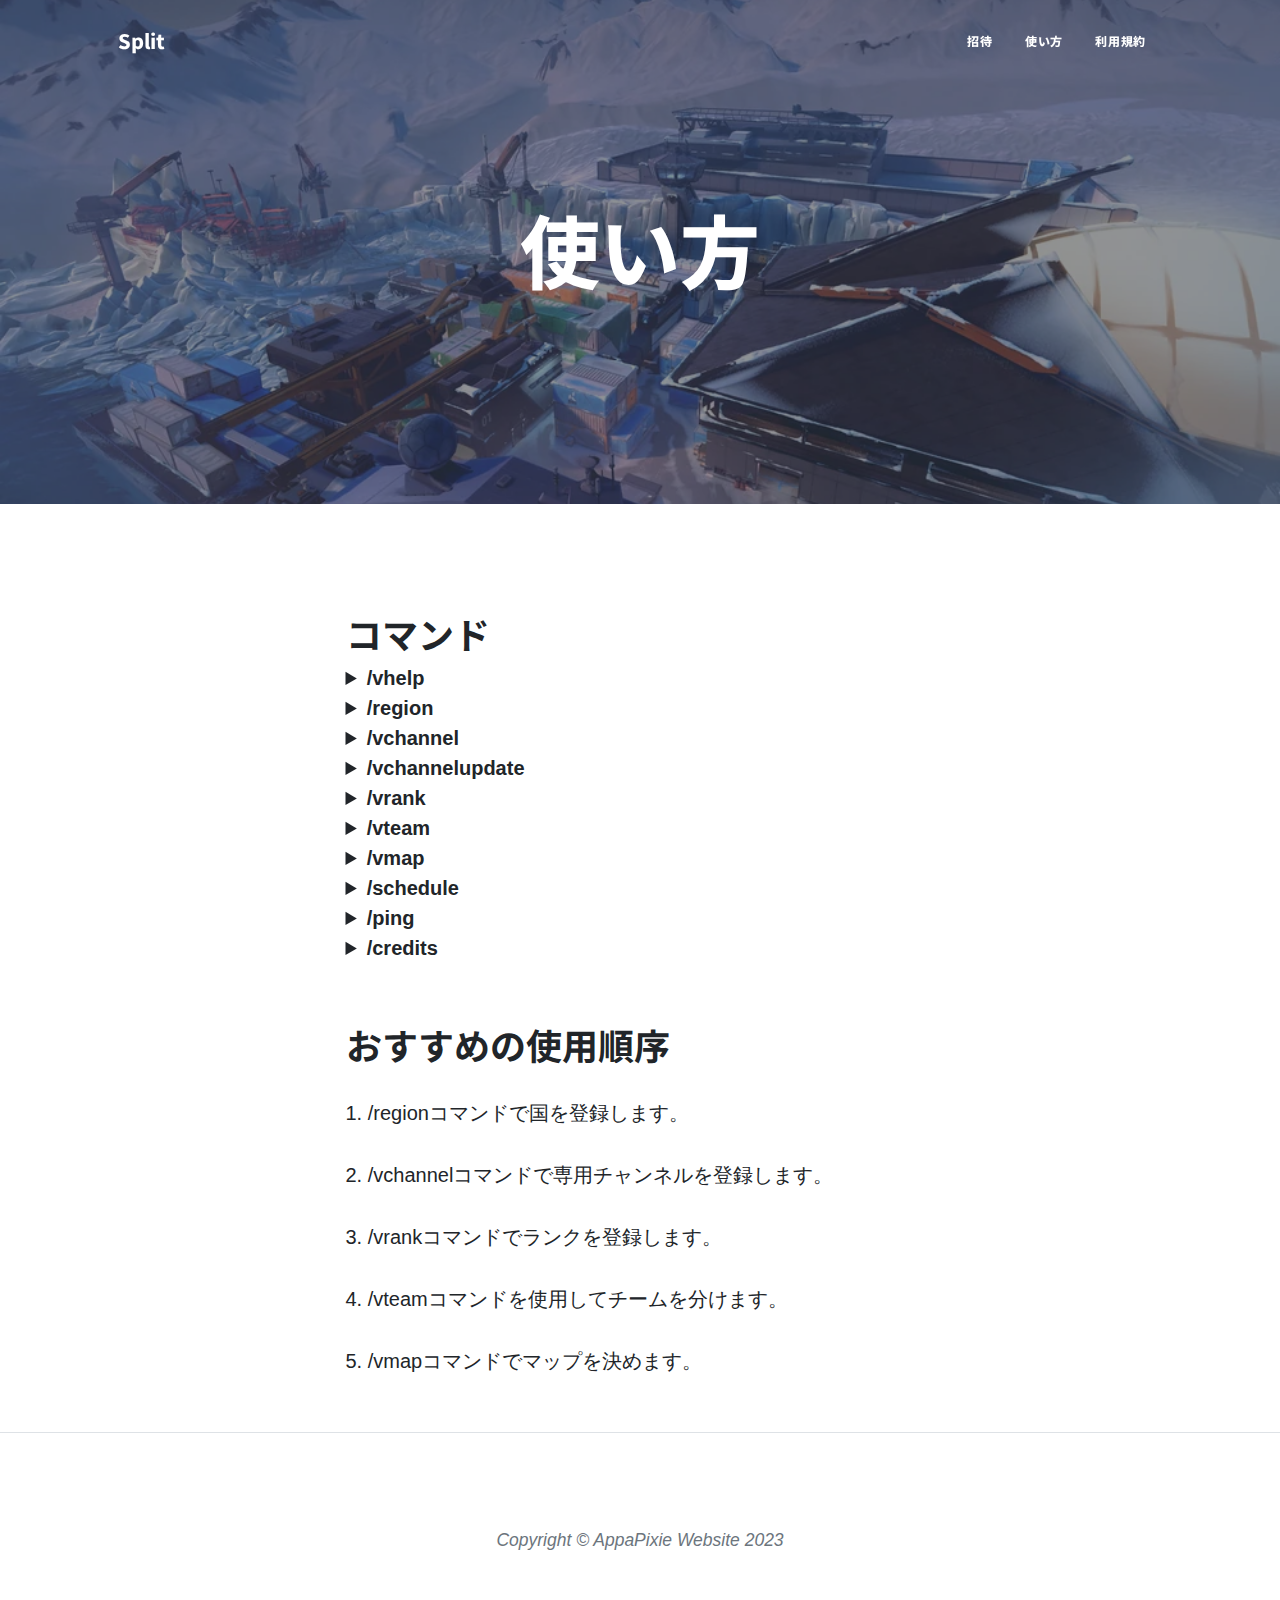
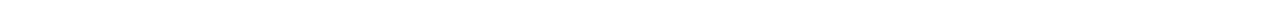
==== ja-jp/help/index.html @ 7d5811b8 "일본어 페이지 추가." ====
<!DOCTYPE html>
<html lang="en">
    <head>
        <meta charset="utf-8" />
        <meta name="viewport" content="width=device-width, initial-scale=1, shrink-to-fit=no" />
        <meta name="description" content="" />
        <meta name="author" content="" />
        <title> Split Bot </title>
        <!-- <link rel="icon" type="image/x-icon" href="assets/favicon.ico" /> -->
        <!-- Font Awesome icons (free version)-->
        <script src="https://ajax.googleapis.com/ajax/libs/jquery/3.3.1/jquery.min.js"></script>
        <script src="https://use.fontawesome.com/releases/v6.1.0/js/all.js" crossorigin="anonymous"></script>
        <!-- Google fonts-->
        <link rel="preconnect" href="https://fonts.googleapis.com">
        <link rel="preconnect" href="https://fonts.gstatic.com" crossorigin>
        <link href="https://fonts.googleapis.com/css2?family=Noto+Sans+JP:wght@400;700&display=swap" rel="stylesheet">

        
        <!-- Core theme CSS (includes Bootstrap)-->
        <link href="../../styles.css" rel="stylesheet" />
    </head>
    <body>
        <!-- Navigation-->
        <nav class="navbar navbar-expand-lg navbar-light" id="mainNav">
            <div class="container px-4 px-lg-5">
                <a class="navbar-brand" href="https://appapixie.github.io/"> Split </a>
                <button class="navbar-toggler" type="button" data-bs-toggle="collapse" data-bs-target="#navbarResponsive" aria-controls="navbarResponsive" aria-expanded="false" aria-label="Toggle navigation">
                    Menu
                    <i class="fas fa-bars"></i>
                </button>
                <div class="collapse navbar-collapse" id="navbarResponsive">
                    <ul class="navbar-nav ms-auto py-4 py-lg-0">
                        <li class="nav-item"><a class="nav-link px-lg-3 py-3 py-lg-4" href="../invite/"> 招待 </a></li>
                        <li class="nav-item"><a class="nav-link px-lg-3 py-3 py-lg-4" href="../help/"> 使い方 </a></li>
                        <li class="nav-item"><a class="nav-link px-lg-3 py-3 py-lg-4" href="../tos/"> 利用規約 </a></li>
                    </ul>
                </div>
            </div>
        </nav>
        <!-- Page Header-->
        <header class="masthead" style="background-image: url('../../img/icebox.jpg')">
            <div class="container position-relative px-4 px-lg-5">
                <div class="row gx-4 gx-lg-5 justify-content-center">
                    <div class="col-md-10 col-lg-8 col-xl-7">
                        <div class="page-heading">
                            <h1> 使い方 </h1>
                        </div>
                    </div>
                </div>
            </div>
        </header>
        <!-- Main Content-->
        <main class="mb-4">
            <div class="container px-4 px-lg-5">
                <div class="row gx-4 gx-lg-5 justify-content-center">
                    <div class="col-md-10 col-lg-8 col-xl-7">

                        <h2 class="section-heading"> コマンド </h2>

                        <details>
                            <summary> <b> /vhelp </b> </summary>
                        <img src=""/>
                        </details>

                        <details>
                            <summary> <b> /region </b> </summary>
                        <img src=""/>
                        </details>

                        <details>
                            <summary> <b> /vchannel </b> </summary>
                        <img src=""/>
                        </details>

                        <details>
                            <summary> <b> /vchannelupdate </b> </summary>
                        <img src=""/>
                        </details>

                        <details>
                            <summary> <b> /vrank </b> </summary>
                        <img src=""/>
                        </details>

                        <details>
                            <summary> <b> /vteam </b> </summary>
                        <img src=""/>
                        </details>

                        <details>
                            <summary> <b> /vmap </b> </summary>
                        <img src=""/>
                        </details>

                        <details>
                            <summary> <b> /schedule </b> </summary>
                        <img src=""/>
                        </details>

                        <details>
                            <summary> <b> /ping </b> </summary>
                        <img src=""/>
                        </details>

                        <details>
                            <summary> <b> /credits </b> </summary>
                        <img src=""/>
                        </details>

                        <h2 class="section-heading"> おすすめの使用順序 </h2>
                        <p> 1. /regionコマンドで国を登録します。 </p>
                        <p> 2. /vchannelコマンドで専用チャンネルを登録します。 </p>
                        <p> 3. /vrankコマンドでランクを登録します。 </p>
                        <p> 4. /vteamコマンドを使用してチームを分けます。 </p>
                        <p> 5. /vmapコマンドでマップを決めます。 </p>
                    </div>
                </div>
            </div>
        </main>


        <!-- Footer-->
        <footer class="border-top">
            <div class="container px-4 px-lg-5">
                <div class="row gx-4 gx-lg-5 justify-content-center">
                    <div class="col-md-10 col-lg-8 col-xl-7">
                        <ul class="list-inline text-center">
                            <li class="list-inline-item">
                                <a href="https://twitter.com/appapixie">
                                    <span class="fa-stack fa-lg">
                                        <i class="fas fa-circle fa-stack-2x"></i>
                                        <i class="fab fa-twitter fa-stack-1x fa-inverse"></i>
                                    </span>
                                </a>
                            </li>
                            <li class="list-inline-item">
                                <a href="https://github.com/appapixie">
                                    <span class="fa-stack fa-lg">
                                        <i class="fas fa-circle fa-stack-2x"></i>
                                        <i class="fab fa-github fa-stack-1x fa-inverse"></i>
                                    </span>
                                </a>
                            </li>
                        </ul>
                        <div class="small text-center text-muted fst-italic">Copyright &copy; AppaPixie Website 2023</div>
                    </div>
                </div>
            </div>
        </footer>
        <!-- Bootstrap core JS-->
        <script src="https://cdn.jsdelivr.net/npm/bootstrap@5.1.3/dist/js/bootstrap.bundle.min.js"></script>
        <!-- Core theme JS-->
        <script src="../../scripts.js"></script>
    </body>
</html>
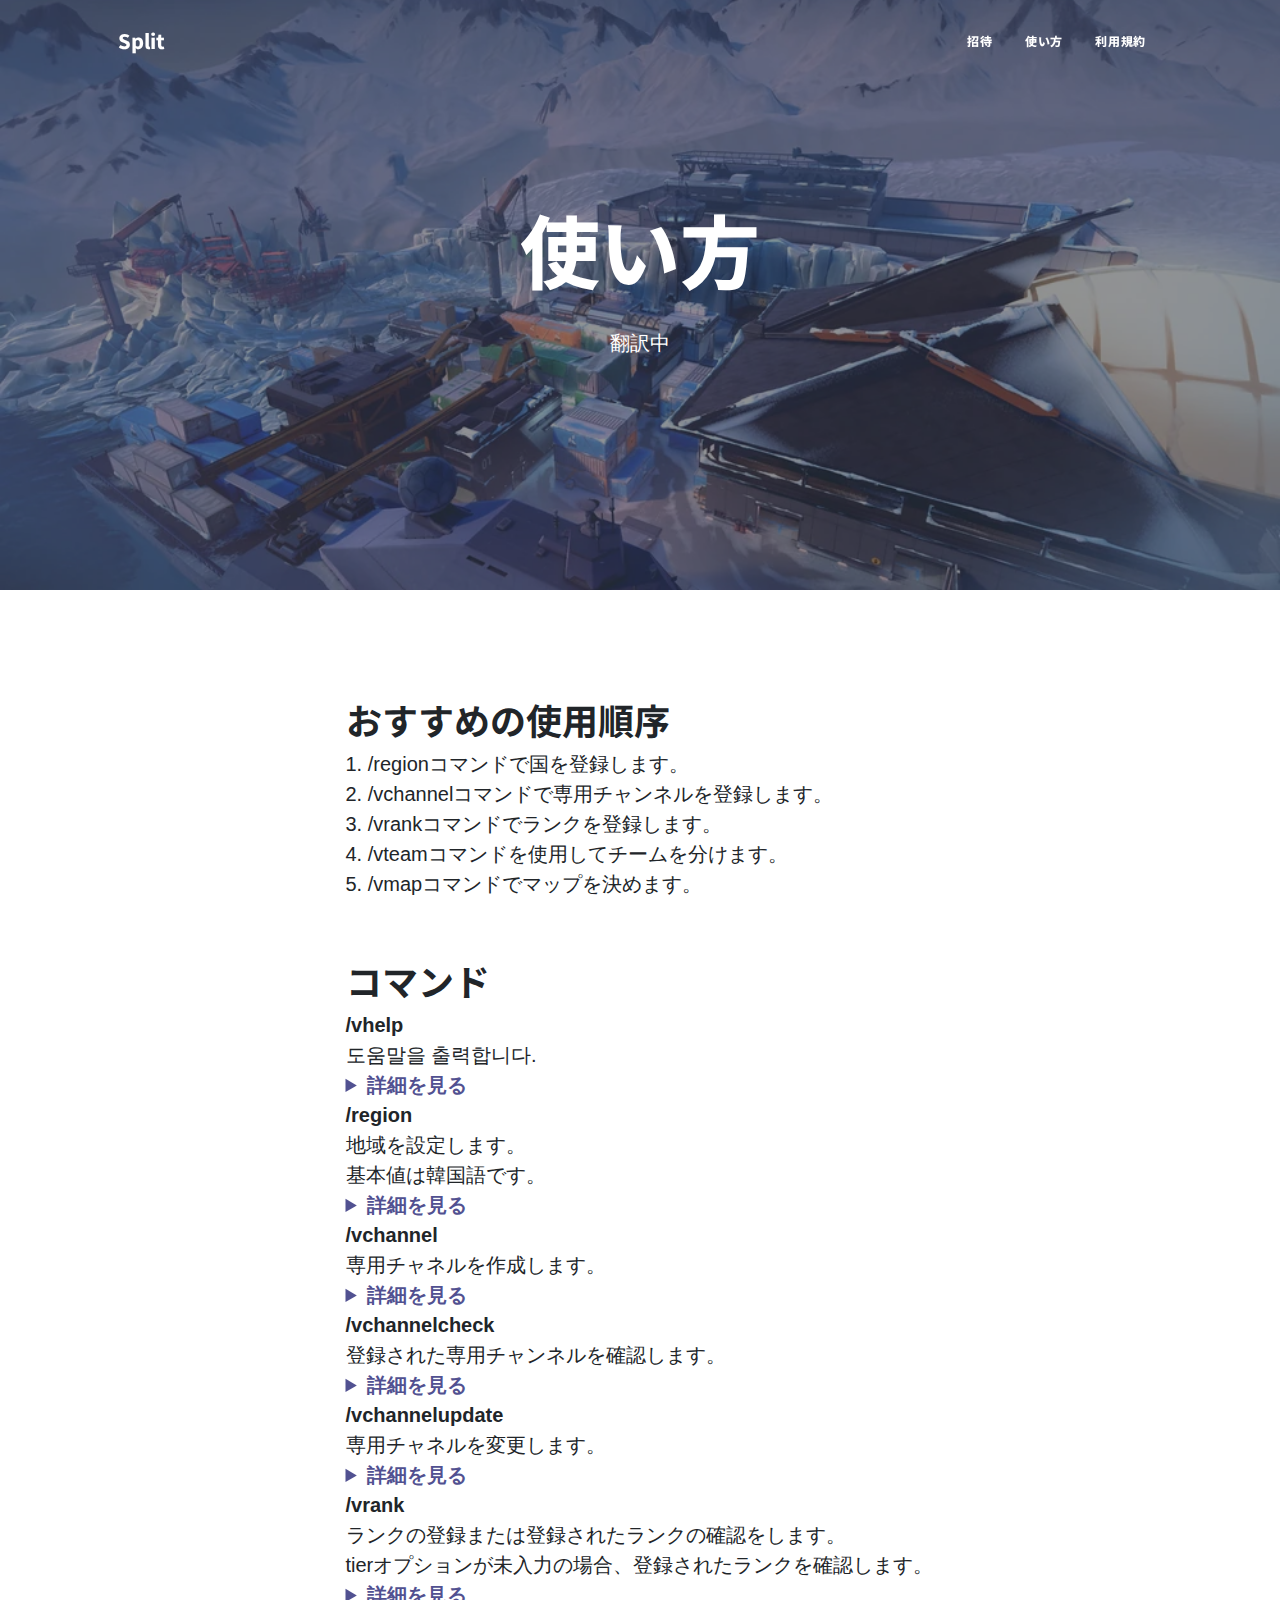
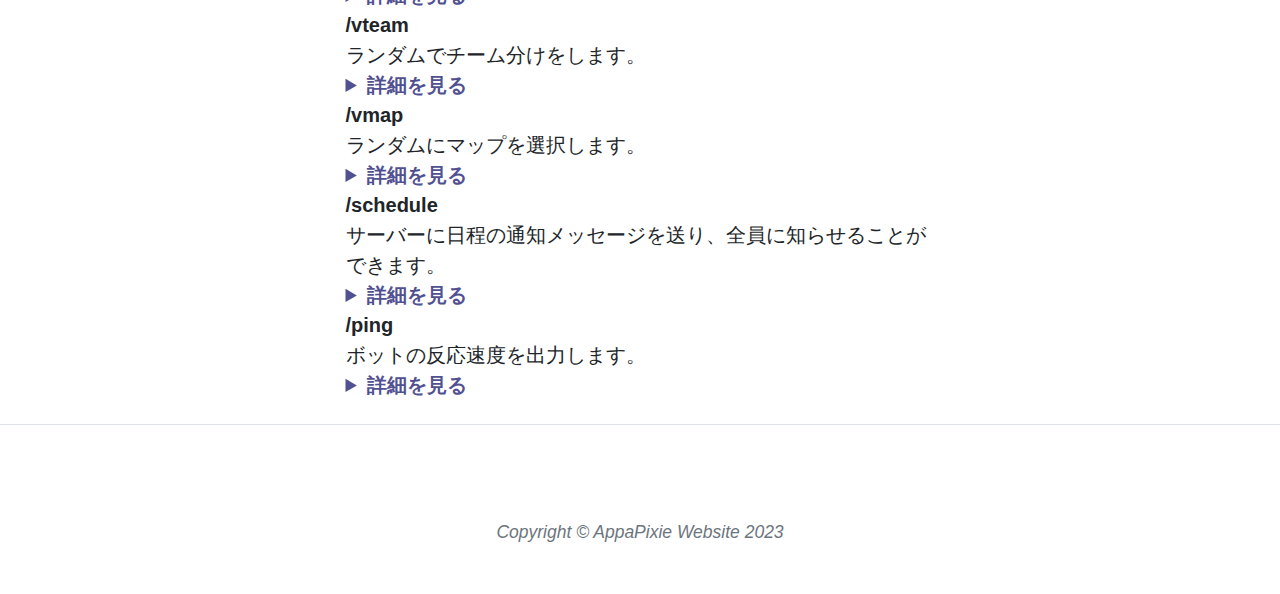
==== commit 941c4cce: "일본어 페이지 디자인 수정 및 이미지 추가." ====
--- a/ja-jp/help/index.html
+++ b/ja-jp/help/index.html
@@ -44,6 +44,7 @@
                     <div class="col-md-10 col-lg-8 col-xl-7">
                         <div class="page-heading">
                             <h1> 使い方 </h1>
+                            <p> 翻訳中 </p>
                         </div>
                     </div>
                 </div>
@@ -54,70 +55,193 @@
             <div class="container px-4 px-lg-5">
                 <div class="row gx-4 gx-lg-5 justify-content-center">
                     <div class="col-md-10 col-lg-8 col-xl-7">
+                        <h2 class="section-heading"> おすすめの使用順序 </h2>
+                        <div class="helpdivJP">
+                            <span class="helpspanJP">
+                                1. /regionコマンドで国を登録します。<br>
+                                2. /vchannelコマンドで専用チャンネルを登録します。<br>
+                                3. /vrankコマンドでランクを登録します。 <br>
+                                4. /vteamコマンドを使用してチームを分けます。<br>
+                                5. /vmapコマンドでマップを決めます。
+                            </span>
+                        </div>
 
                         <h2 class="section-heading"> コマンド </h2>
-
-                        <details>
-                            <summary> <b> /vhelp </b> </summary>
-                        <img src=""/>
-                        </details>
-
-                        <details>
-                            <summary> <b> /region </b> </summary>
-                        <img src=""/>
-                        </details>
-
-                        <details>
-                            <summary> <b> /vchannel </b> </summary>
-                        <img src=""/>
-                        </details>
-
-                        <details>
-                            <summary> <b> /vchannelupdate </b> </summary>
-                        <img src=""/>
-                        </details>
-
-                        <details>
-                            <summary> <b> /vrank </b> </summary>
-                        <img src=""/>
-                        </details>
-
-                        <details>
-                            <summary> <b> /vteam </b> </summary>
-                        <img src=""/>
-                        </details>
-
-                        <details>
-                            <summary> <b> /vmap </b> </summary>
-                        <img src=""/>
-                        </details>
-
-                        <details>
-                            <summary> <b> /schedule </b> </summary>
-                        <img src=""/>
-                        </details>
-
-                        <details>
-                            <summary> <b> /ping </b> </summary>
-                        <img src=""/>
-                        </details>
-
-                        <details>
-                            <summary> <b> /credits </b> </summary>
-                        <img src=""/>
-                        </details>
-
-                        <h2 class="section-heading"> おすすめの使用順序 </h2>
-                        <p> 1. /regionコマンドで国を登録します。 </p>
-                        <p> 2. /vchannelコマンドで専用チャンネルを登録します。 </p>
-                        <p> 3. /vrankコマンドでランクを登録します。 </p>
-                        <p> 4. /vteamコマンドを使用してチームを分けます。 </p>
-                        <p> 5. /vmapコマンドでマップを決めます。 </p>
+                        <div class="helpdivJP">
+                            <span class="helpspanJP">
+                                <b> /vhelp </b><br>
+                                도움말을 출력합니다.<br>
+                                <details> 
+                                    <summary style="color: rgb(81, 81, 145);">
+                                        <b> 詳細を見る </b>
+                                    </summary>
+                                    <span class="helpspanJP">
+                                        <b> 명령어 사용예시 : /vhelp [언어] </b><br>
+                                    </span>
+                                    <img class="imgsize" src="https://user-images.githubusercontent.com/59546443/219869610-4eeca1ae-6797-48e7-a4d4-27ab01ebca4b.png"/>
+                                </details>
+                            </span>
+                        </div>
+
+                        <div class="helpdivJP">
+                            <span class="helpspanJP">
+                                <b> /region </b> <br>
+                                地域を設定します。<br>基本値は韓国語です。<br>
+                                <details> 
+                                    <summary style="color: rgb(81, 81, 145);">
+                                        <b> 詳細を見る </b> 
+                                    </summary>
+                                    <span class="helpspanJP"> 
+                                        <b> 명령어 사용예시 : /region [언어] </b><br>
+                                    </span>
+                                    <img class="imgsize" src="https://user-images.githubusercontent.com/59546443/219869603-80a7604f-d5f0-42cb-9b61-77111f70062a.png"/>
+                                </details>
+                            </span>
+                        </div>
+
+                        <div class="helpdivJP">
+                            <span class="helpspanJP">
+                                <b> /vchannel </b> <br>
+                                専用チャネルを作成します。<br>
+                                <details> 
+                                    <summary style="color: rgb(81, 81, 145);">
+                                        <b> 詳細を見る </b> 
+                                    </summary>
+                                    <span class="helpspanJP"> 
+                                        <b> 명령어 사용예시 : /vchannel </b><br>
+                                    </span>
+                                    <img class="imgsize" src="https://user-images.githubusercontent.com/59546443/219869604-48d4e729-c6ef-4435-baa1-d1e3e955ad23.png"/>
+                                </details>
+                            </span>
+                        </div>
+
+                        <div class="helpdivJP">
+                            <span class="helpspanJP">
+                                <b> /vchannelcheck </b> <br>
+                                登録された専用チャンネルを確認します。<br>
+                                <details> 
+                                    <summary style="color: rgb(81, 81, 145);">
+                                        <b> 詳細を見る </b> 
+                                    </summary>
+                                    <span class="helpspanJP"> 
+                                        <b> 명령어 사용예시 : /vchannelcheck </b><br>
+                                    </span>
+                                    <img class="imgsize" src="https://user-images.githubusercontent.com/59546443/219869606-1b2d150d-ae10-4d7b-ba3d-a823bddfc220.png"/>
+                                </details>
+                            </span>
+                        </div>
+
+                        <div class="helpdivJP">
+                            <span class="helpspanJP">
+                                <b> /vchannelupdate </b> <br>
+                                専用チャネルを変更します。<br>
+                                <details> 
+                                    <summary style="color: rgb(81, 81, 145);">
+                                        <b> 詳細を見る </b> 
+                                    </summary>
+                                    <span class="helpspanJP"> 
+                                        <b> 명령어 사용예시 : /vchannelupdate [로비채널] [공격방채널] [수비방채널] </b><br>
+                                    </span>
+                                    <img class="imgsize" src="https://user-images.githubusercontent.com/59546443/219869609-e8233826-a290-4293-a840-b13fbf9fab89.png"/>
+                                </details>
+                            </span>
+                        </div>
+
+                        <div class="helpdivJP">
+                            <span class="helpspanJP">
+                                <b> /vrank </b> <br>
+                                ランクの登録または登録されたランクの確認をします。<br>
+                                tierオプションが未入力の場合、登録されたランクを確認します。<br>
+                                <details> 
+                                    <summary style="color: rgb(81, 81, 145);">
+                                        <b> 詳細を見る </b> 
+                                    </summary>
+                                    <span class="helpspanJP"> 
+                                        <b> 명령어 사용예시 : /rank [(선택)자신의 티어] </b><br>
+                                    </span>
+                                    <img class="imgsize" src="https://user-images.githubusercontent.com/59546443/219869612-31f2bb66-c871-4849-acdd-264b04a40075.png"/>
+                                </details>
+                            </span>
+                        </div>
+
+                        <div class="helpdivJP">
+                            <span class="helpspanJP">
+                                <b> /vteam </b> <br>
+                                ランダムでチーム分けをします。<br>
+                                <details> 
+                                    <summary style="color: rgb(81, 81, 145);">
+                                        <b> 詳細を見る </b> 
+                                    </summary>
+                                    <span class="helpspanJP"> 
+                                        <b> 명령어 사용예시 : /vteam [(선택)제외할인원] </b><br>
+                                        <b>member</b>オプションを使用して除外するメンバーを選択することができます。<br>
+                                        <b>Reselect</b> 버튼을 눌러 팀을 다시 정할 수 있습니다.<br>
+                                        <b>move to Lobby</b> 버튼을 눌러 모든 인원을 로비채널로 이동시킵니다.<br>
+                                        <b>move to TeamVoice</b> 버튼을 눌러 팀에 맞는 채널로 이동시킵니다.
+                                    </span>
+                                    <li style="padding-top: 30px;"> 팀나누기 및 버튼 예시 </li>
+                                    <img class="imgsize" src="https://user-images.githubusercontent.com/59546443/219869613-817bf465-b2b7-42fd-a07d-d181de4e63e2.gif"/>
+                                    <li style="padding-top: 30px;"> 제외 예시 </li>
+                                    <img class="imgsize" src="https://user-images.githubusercontent.com/59546443/219869615-b3d1861f-29fa-4f56-ac3b-bfec77de47d7.gif"/>
+                                </details>
+                            </span>
+                        </div>
+
+                        <div class="helpdivJP">
+                            <span class="helpspanJP">
+                                <b> /vmap </b> <br>
+                                ランダムにマップを選択します。<br>
+                                <details> 
+                                    <summary style="color: rgb(81, 81, 145);">
+                                        <b> 詳細を見る </b> 
+                                    </summary>
+                                    <span class="helpspanJP"> 
+                                        <b> 명령어 사용예시 : /vmap [(선택)맵] [(선택)맵] [(선택)맵] </b><br>
+                                        <b>Ban</b>オプションを利用して3つまでマップをバンすることができます。<br>
+                                        すでに選択されたマップは、すべてのマップが出るか初期化されるまで再度選択されることはありません。<br>
+                                        <b>Reselect Map</b> 버튼을 눌러 맵을 다시 뽑을 수 있습니다.<br>
+                                        <b>Map Reset</b>ボタンを利用してマップリストを初期化することができます。
+                                    </span>
+                                    <img class="imgsize" src="https://user-images.githubusercontent.com/59546443/219757135-cf7234f2-2577-4747-862b-43741605e2ff.gif"/>
+                                </details>
+                            </span>
+                        </div>
+
+                        <div class="helpdivJP">
+                            <span class="helpspanJP">
+                                <b> /schedule </b> <br>
+                                サーバーに日程の通知メッセージを送り、全員に知らせることができます。<br>
+                                <details> 
+                                    <summary style="color: rgb(81, 81, 145);">
+                                        <b> 詳細を見る </b> 
+                                    </summary>
+                                    <span class="helpspanJP"> 
+                                        <b> 명령어 사용예시 : /schedule </b><br>
+                                    </span>
+                                    <img class="imgsize" src="https://user-images.githubusercontent.com/59546443/219869679-afe562f6-8307-4bfd-bb17-0b488de661bf.gif"/>
+                                </details>
+                            </span>
+                        </div>
+
+                        <div class="helpdivJP">
+                            <span class="helpspanJP">
+                                <b> /ping </b> <br>
+                                ボットの反応速度を出力します。<br>
+                                <details> 
+                                    <summary style="color: rgb(81, 81, 145);">
+                                        <b> 詳細を見る </b> 
+                                    </summary>
+                                    <span class="helpspanJP"> 
+                                        <b> 명령어 사용예시 : /ping </b><br>
+                                    </span>
+                                    <img class="imgsize" src="https://user-images.githubusercontent.com/59546443/219869600-e8d69d61-4bf5-4df0-b317-60be1f8817df.png"/>
+                                </details>
+                            </span>
+                        </div>
                     </div>
                 </div>
             </div>
         </main>
-
 
         <!-- Footer-->
         <footer class="border-top">
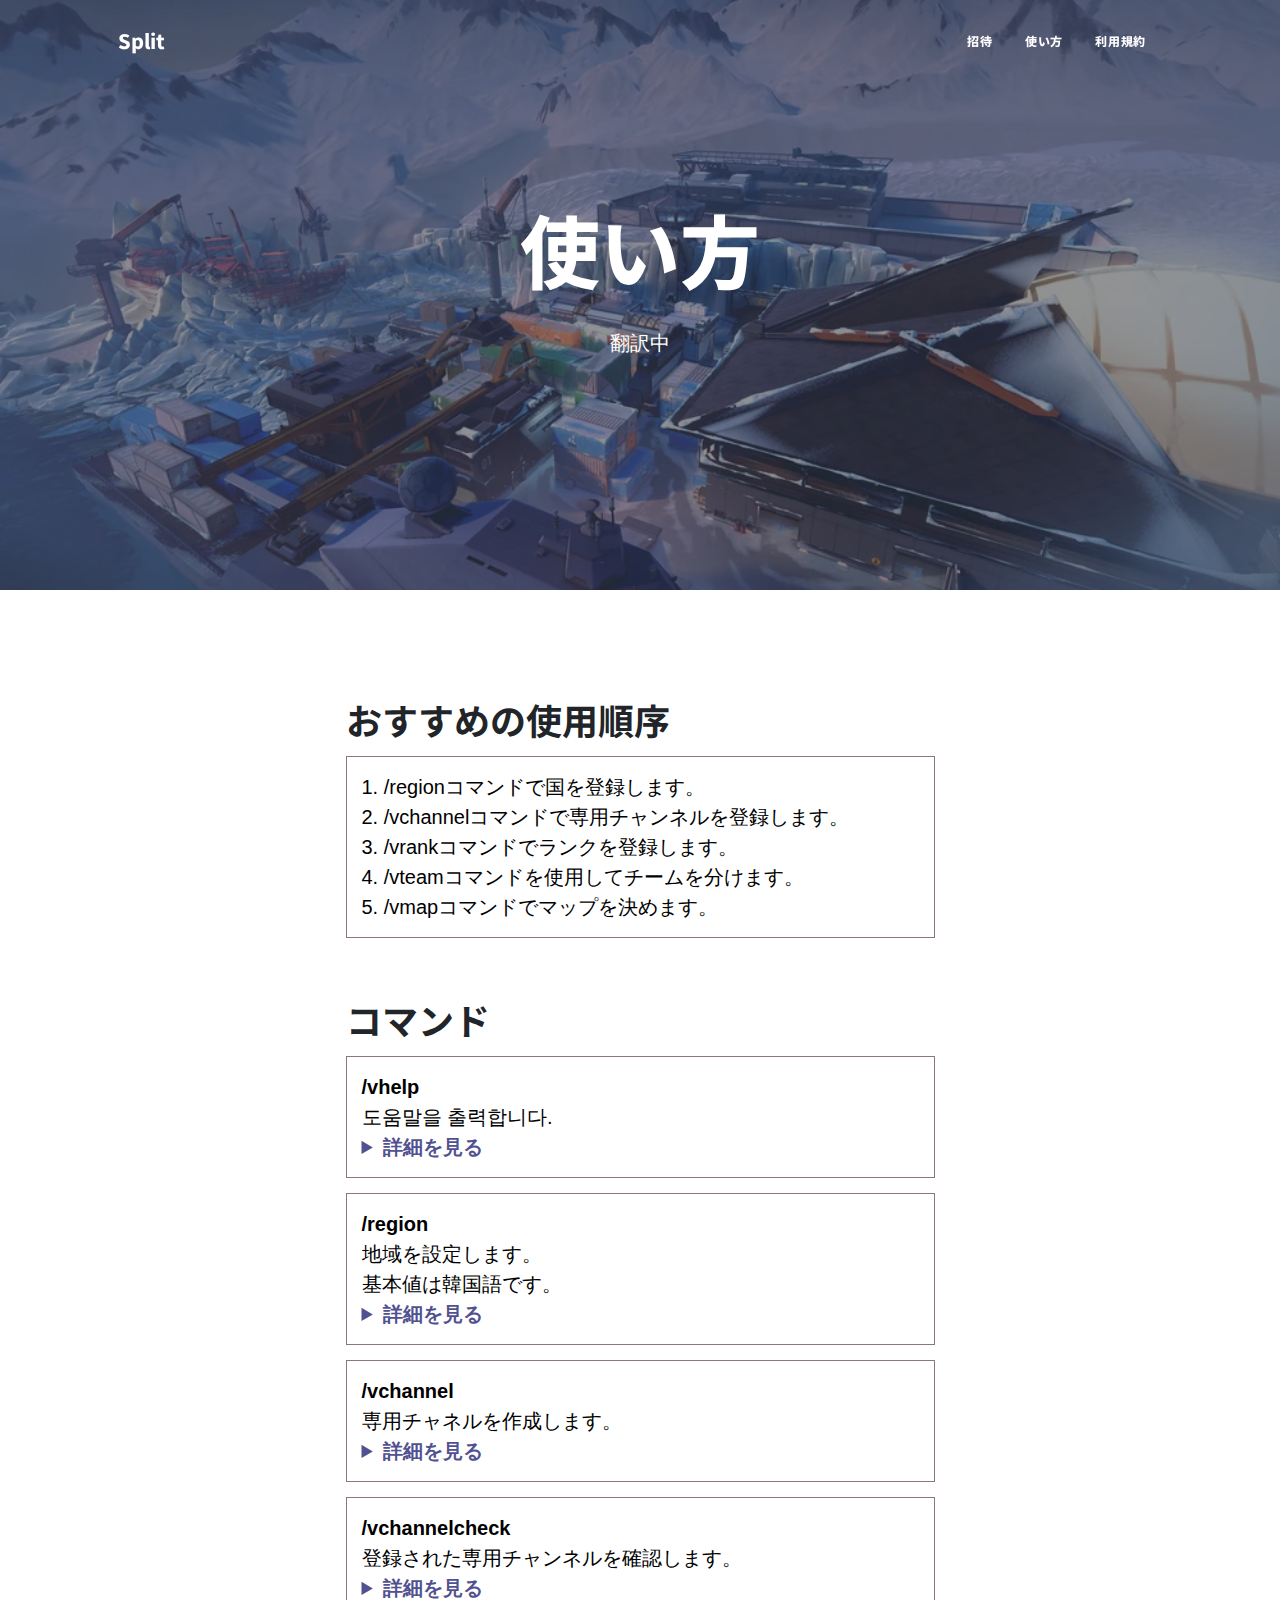
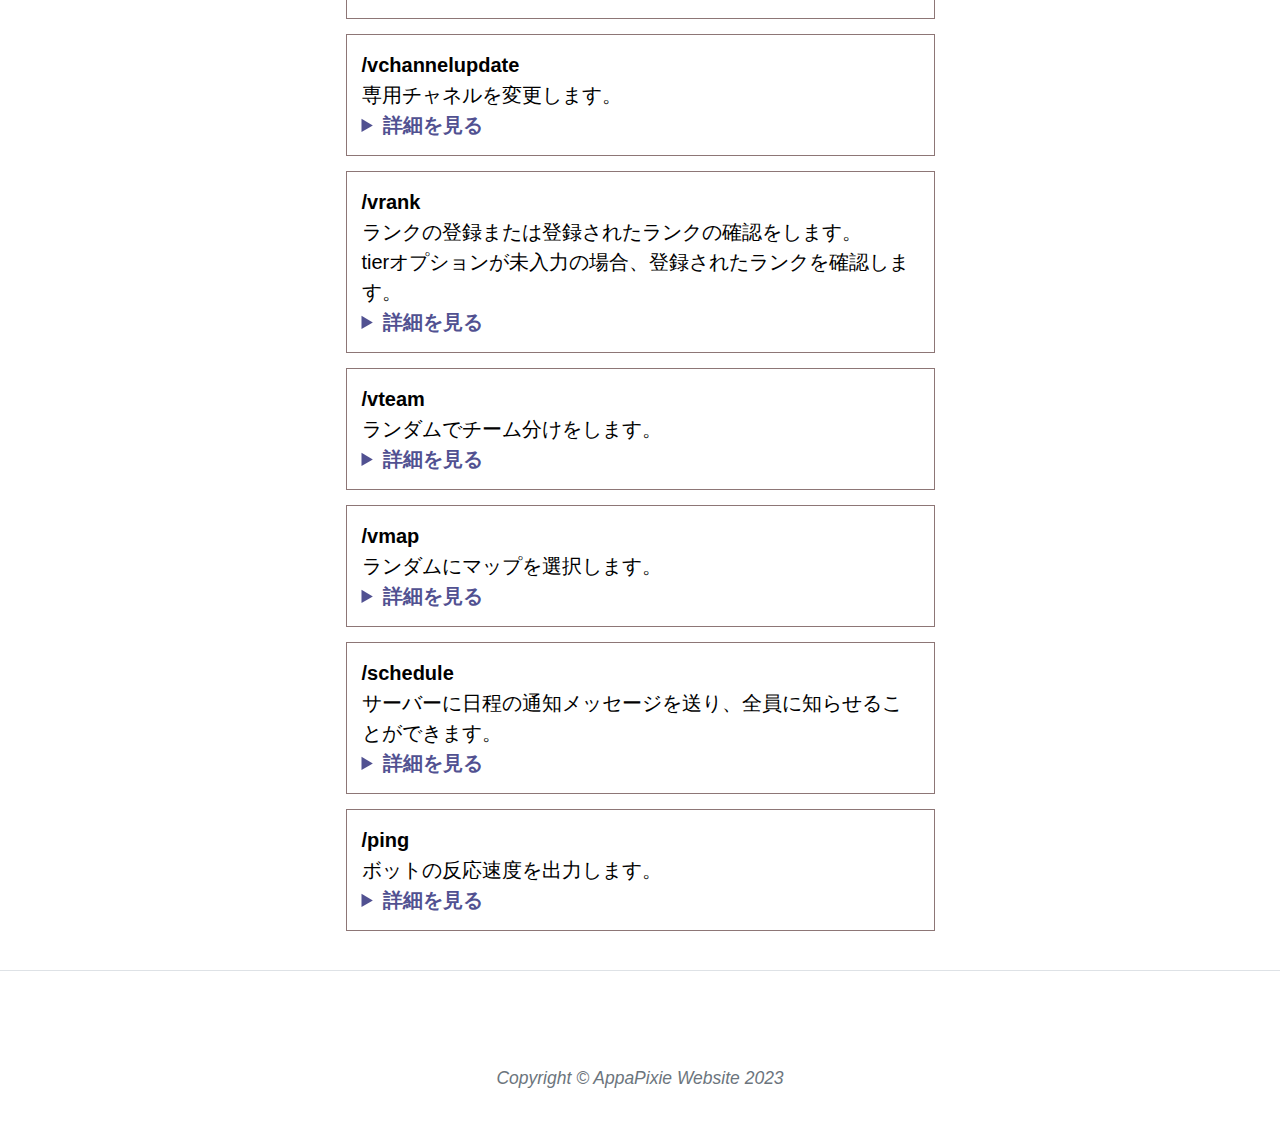
==== commit 8fc16dce: "스케줄 이미지 변경." ====
--- a/ja-jp/help/index.html
+++ b/ja-jp/help/index.html
@@ -218,7 +218,7 @@
                                     <span class="helpspanJP"> 
                                         <b> 명령어 사용예시 : /schedule </b><br>
                                     </span>
-                                    <img class="imgsize" src="https://user-images.githubusercontent.com/59546443/219869679-afe562f6-8307-4bfd-bb17-0b488de661bf.gif"/>
+                                    <img class="imgsize" src="https://user-images.githubusercontent.com/59546443/219871310-acf339a8-64f3-4e98-bf81-d37186c483c0.gif"/>
                                 </details>
                             </span>
                         </div>
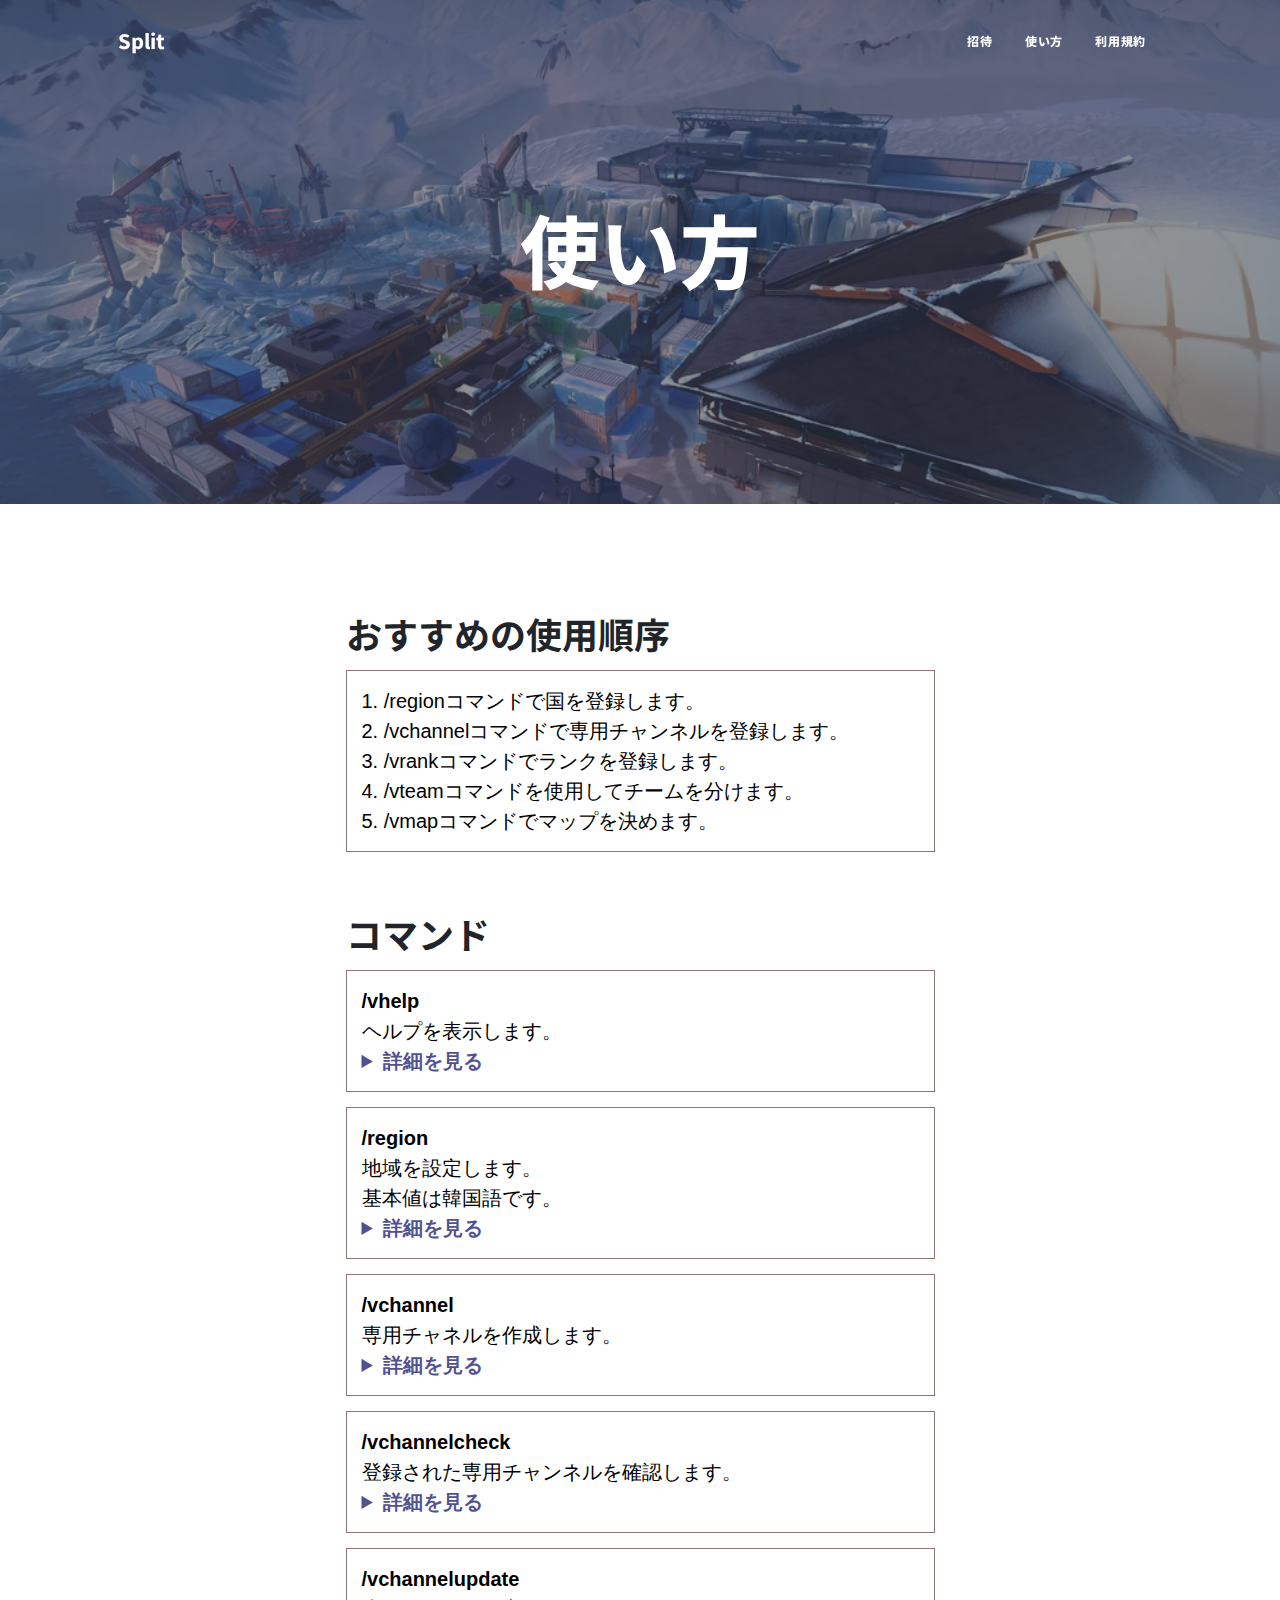
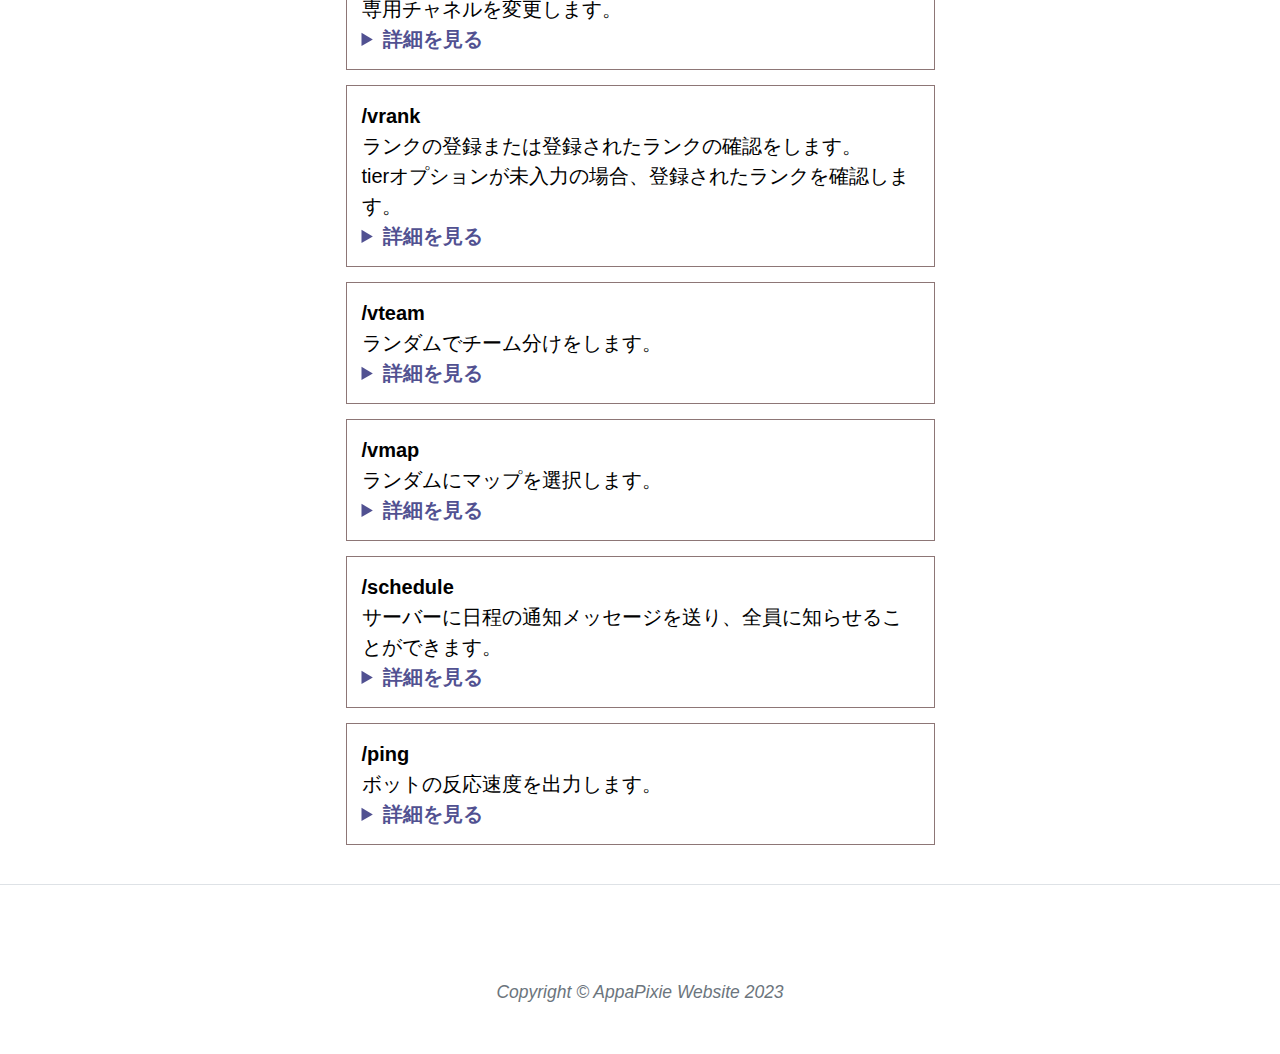
==== commit c065de92: "남은 일본어 번역작업." ====
--- a/ja-jp/help/index.html
+++ b/ja-jp/help/index.html
@@ -44,7 +44,6 @@
                     <div class="col-md-10 col-lg-8 col-xl-7">
                         <div class="page-heading">
                             <h1> 使い方 </h1>
-                            <p> 翻訳中 </p>
                         </div>
                     </div>
                 </div>
@@ -70,13 +69,13 @@
                         <div class="helpdivJP">
                             <span class="helpspanJP">
                                 <b> /vhelp </b><br>
-                                도움말을 출력합니다.<br>
+                                ヘルプを表示します。<br>
                                 <details> 
                                     <summary style="color: rgb(81, 81, 145);">
                                         <b> 詳細を見る </b>
                                     </summary>
                                     <span class="helpspanJP">
-                                        <b> 명령어 사용예시 : /vhelp [언어] </b><br>
+                                        <b> コマンドの使用例 : /vhelp [言語] </b><br>
                                     </span>
                                     <img class="imgsize" src="https://user-images.githubusercontent.com/59546443/219869610-4eeca1ae-6797-48e7-a4d4-27ab01ebca4b.png"/>
                                 </details>
@@ -92,7 +91,7 @@
                                         <b> 詳細を見る </b> 
                                     </summary>
                                     <span class="helpspanJP"> 
-                                        <b> 명령어 사용예시 : /region [언어] </b><br>
+                                        <b> コマンドの使用例 : /region [言語] </b><br>
                                     </span>
                                     <img class="imgsize" src="https://user-images.githubusercontent.com/59546443/219869603-80a7604f-d5f0-42cb-9b61-77111f70062a.png"/>
                                 </details>
@@ -108,7 +107,7 @@
                                         <b> 詳細を見る </b> 
                                     </summary>
                                     <span class="helpspanJP"> 
-                                        <b> 명령어 사용예시 : /vchannel </b><br>
+                                        <b> コマンドの使用例 : /vchannel </b><br>
                                     </span>
                                     <img class="imgsize" src="https://user-images.githubusercontent.com/59546443/219869604-48d4e729-c6ef-4435-baa1-d1e3e955ad23.png"/>
                                 </details>
@@ -124,7 +123,7 @@
                                         <b> 詳細を見る </b> 
                                     </summary>
                                     <span class="helpspanJP"> 
-                                        <b> 명령어 사용예시 : /vchannelcheck </b><br>
+                                        <b> コマンドの使用例 : /vchannelcheck </b><br>
                                     </span>
                                     <img class="imgsize" src="https://user-images.githubusercontent.com/59546443/219869606-1b2d150d-ae10-4d7b-ba3d-a823bddfc220.png"/>
                                 </details>
@@ -140,7 +139,7 @@
                                         <b> 詳細を見る </b> 
                                     </summary>
                                     <span class="helpspanJP"> 
-                                        <b> 명령어 사용예시 : /vchannelupdate [로비채널] [공격방채널] [수비방채널] </b><br>
+                                        <b> コマンドの使用例 : /vchannelupdate [ロビーチャンネル] [アタッカーチャンネル] [ディフェンダーチャンネル] </b><br>
                                     </span>
                                     <img class="imgsize" src="https://user-images.githubusercontent.com/59546443/219869609-e8233826-a290-4293-a840-b13fbf9fab89.png"/>
                                 </details>
@@ -157,7 +156,7 @@
                                         <b> 詳細を見る </b> 
                                     </summary>
                                     <span class="helpspanJP"> 
-                                        <b> 명령어 사용예시 : /rank [(선택)자신의 티어] </b><br>
+                                        <b> コマンドの使用例 : /rank [（選択）自分のランク] </b><br>
                                     </span>
                                     <img class="imgsize" src="https://user-images.githubusercontent.com/59546443/219869612-31f2bb66-c871-4849-acdd-264b04a40075.png"/>
                                 </details>
@@ -173,15 +172,15 @@
                                         <b> 詳細を見る </b> 
                                     </summary>
                                     <span class="helpspanJP"> 
-                                        <b> 명령어 사용예시 : /vteam [(선택)제외할인원] </b><br>
+                                        <b> コマンドの使用例 : /vteam [（選択）除外するメンバー] </b><br>
                                         <b>member</b>オプションを使用して除外するメンバーを選択することができます。<br>
-                                        <b>Reselect</b> 버튼을 눌러 팀을 다시 정할 수 있습니다.<br>
-                                        <b>move to Lobby</b> 버튼을 눌러 모든 인원을 로비채널로 이동시킵니다.<br>
-                                        <b>move to TeamVoice</b> 버튼을 눌러 팀에 맞는 채널로 이동시킵니다.
-                                    </span>
-                                    <li style="padding-top: 30px;"> 팀나누기 및 버튼 예시 </li>
+                                        <b>Reselect</b> ボタンを押してチームを再編成できます。<br>
+                                        <b>move to Lobby</b> ボタンを押してすべてのメンバーをロビーチャンネルに移動させることができます。<br>
+                                        <b>move to TeamVoice</b> ボタンを押してチーム分けに合ったチャンネルに移動させることができます。
+                                    </span>
+                                    <li style="padding-top: 30px;"> チーム分け及びボタン使用例 </li>
                                     <img class="imgsize" src="https://user-images.githubusercontent.com/59546443/219869613-817bf465-b2b7-42fd-a07d-d181de4e63e2.gif"/>
-                                    <li style="padding-top: 30px;"> 제외 예시 </li>
+                                    <li style="padding-top: 30px;"> 除外例 </li>
                                     <img class="imgsize" src="https://user-images.githubusercontent.com/59546443/219869615-b3d1861f-29fa-4f56-ac3b-bfec77de47d7.gif"/>
                                 </details>
                             </span>
@@ -196,10 +195,10 @@
                                         <b> 詳細を見る </b> 
                                     </summary>
                                     <span class="helpspanJP"> 
-                                        <b> 명령어 사용예시 : /vmap [(선택)맵] [(선택)맵] [(선택)맵] </b><br>
+                                        <b> コマンドの使用例 : /vmap [（選択）マップ] [（選択）マップ] [（選択）マップ] </b><br>
                                         <b>Ban</b>オプションを利用して3つまでマップをバンすることができます。<br>
                                         すでに選択されたマップは、すべてのマップが出るか初期化されるまで再度選択されることはありません。<br>
-                                        <b>Reselect Map</b> 버튼을 눌러 맵을 다시 뽑을 수 있습니다.<br>
+                                        <b>Reselect Map</b> ボタンを押してマップを再選択できます。<br>
                                         <b>Map Reset</b>ボタンを利用してマップリストを初期化することができます。
                                     </span>
                                     <img class="imgsize" src="https://user-images.githubusercontent.com/59546443/219757135-cf7234f2-2577-4747-862b-43741605e2ff.gif"/>
@@ -216,7 +215,7 @@
                                         <b> 詳細を見る </b> 
                                     </summary>
                                     <span class="helpspanJP"> 
-                                        <b> 명령어 사용예시 : /schedule </b><br>
+                                        <b> コマンドの使用例 : /schedule </b><br>
                                     </span>
                                     <img class="imgsize" src="https://user-images.githubusercontent.com/59546443/219871310-acf339a8-64f3-4e98-bf81-d37186c483c0.gif"/>
                                 </details>
@@ -232,7 +231,7 @@
                                         <b> 詳細を見る </b> 
                                     </summary>
                                     <span class="helpspanJP"> 
-                                        <b> 명령어 사용예시 : /ping </b><br>
+                                        <b> コマンドの使用例 : /ping </b><br>
                                     </span>
                                     <img class="imgsize" src="https://user-images.githubusercontent.com/59546443/219869600-e8d69d61-4bf5-4df0-b317-60be1f8817df.png"/>
                                 </details>
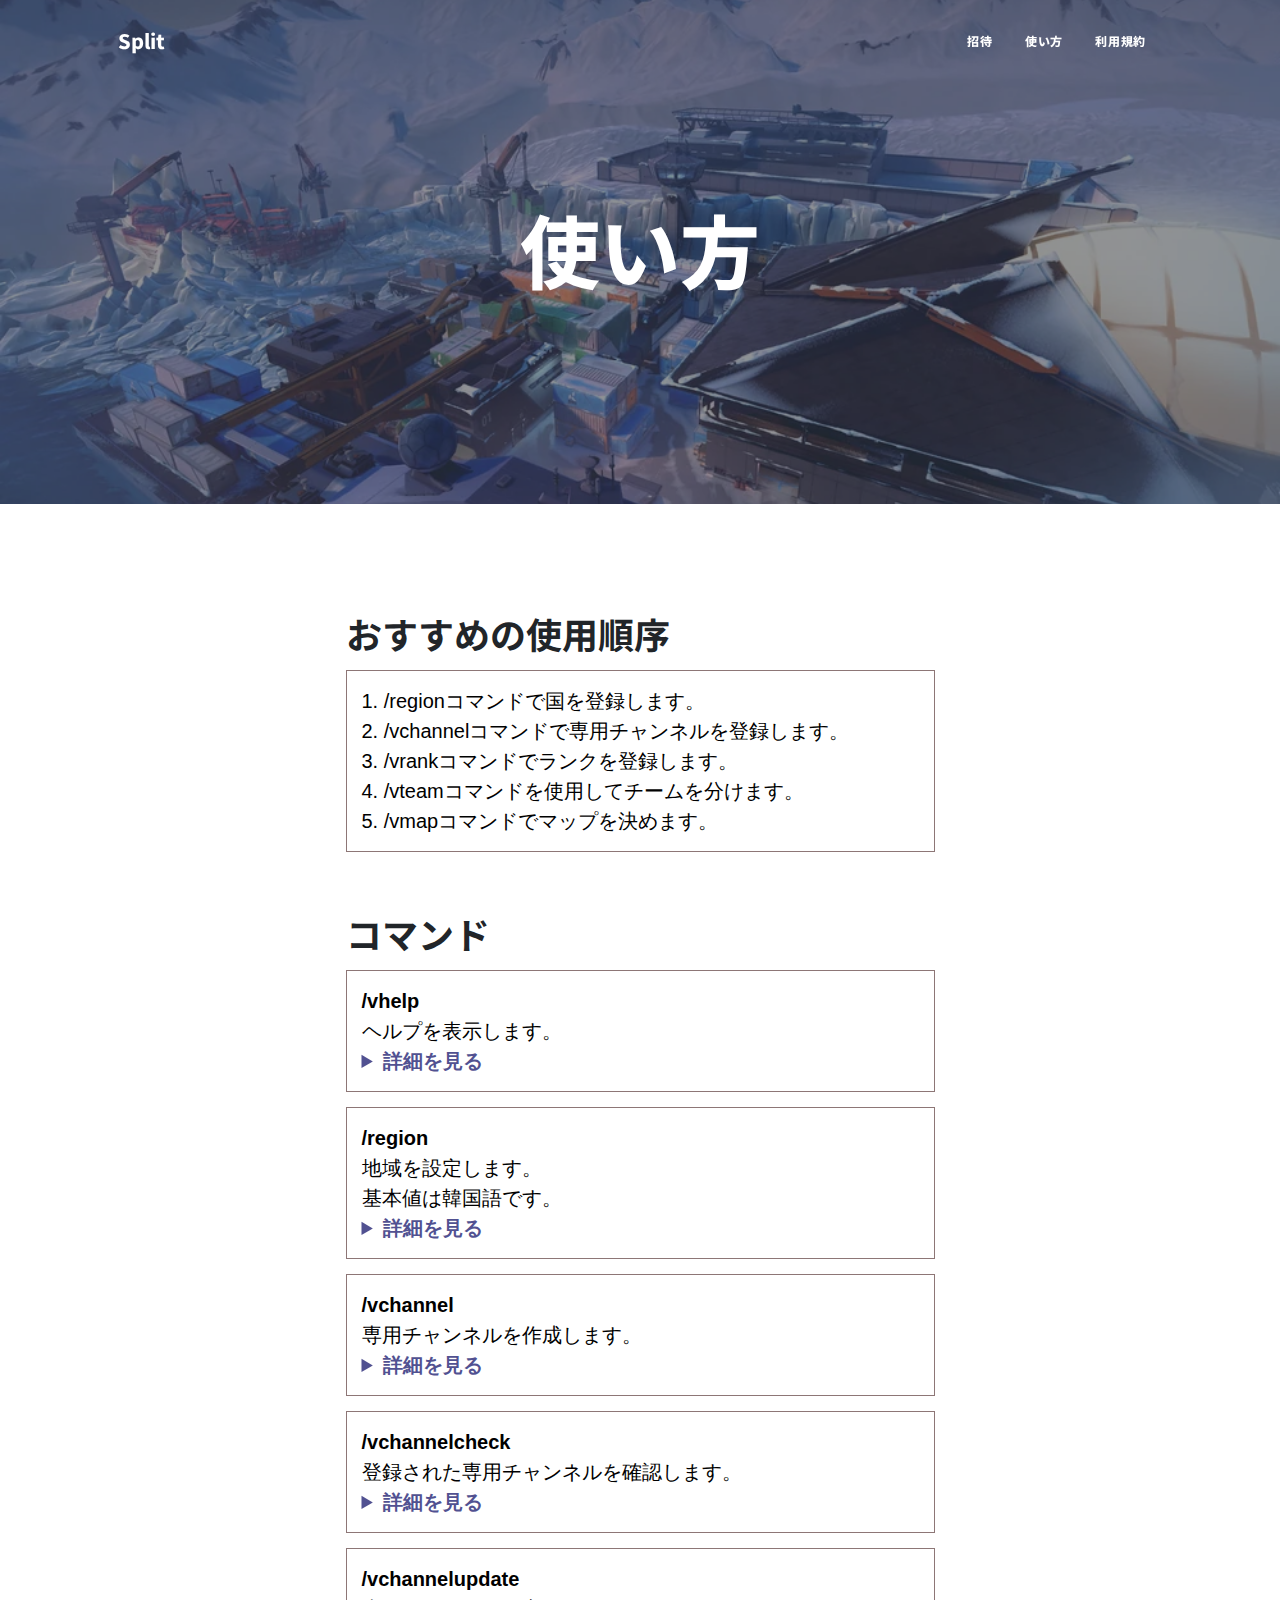
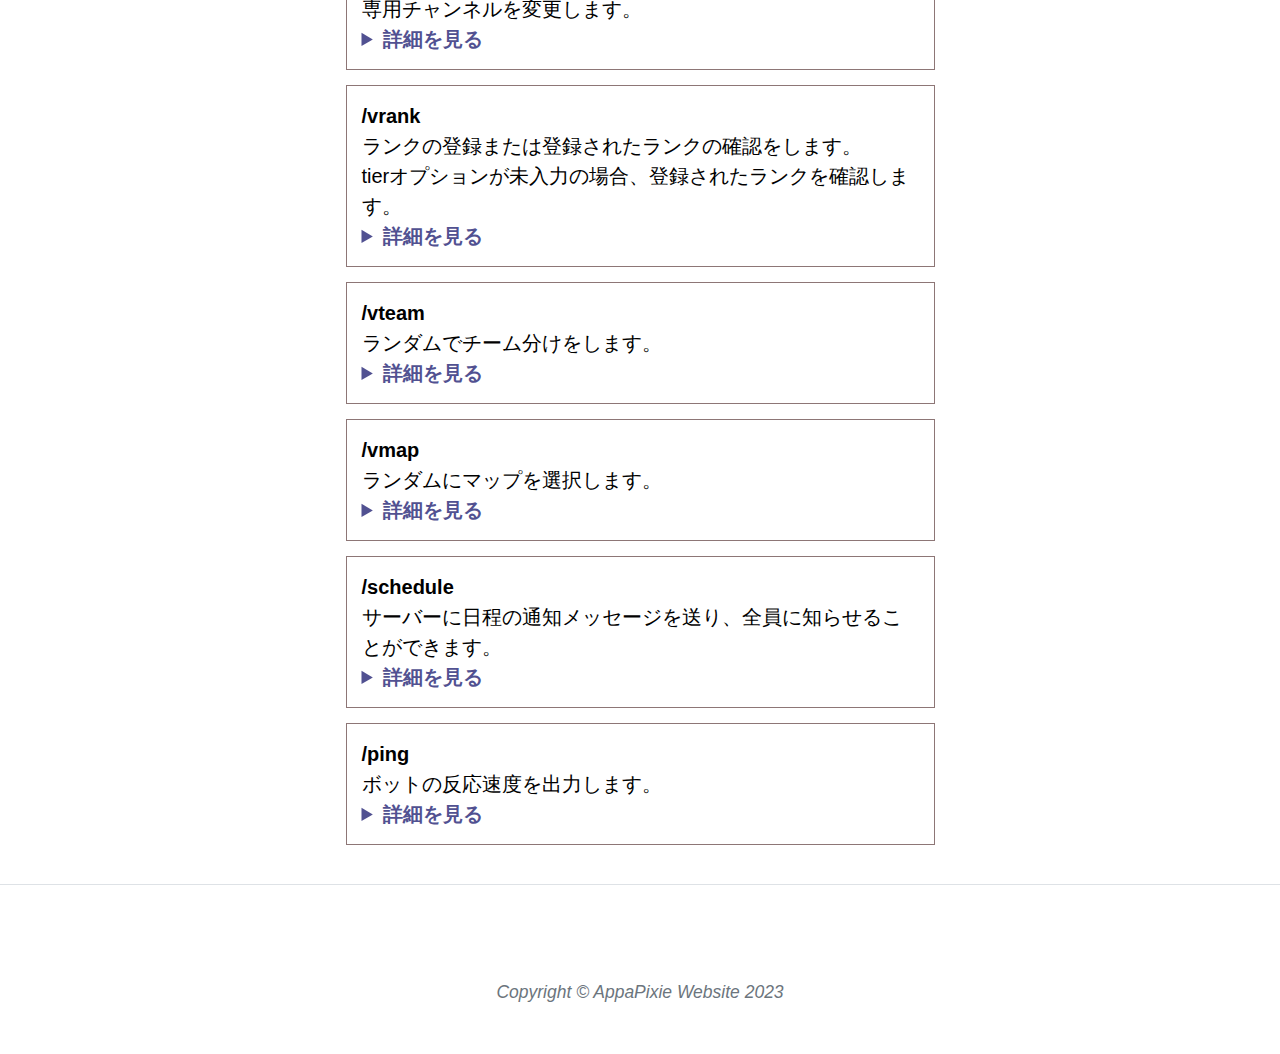
==== commit 8ff38638: "오타 수정." ====
--- a/ja-jp/help/index.html
+++ b/ja-jp/help/index.html
@@ -101,7 +101,7 @@
                         <div class="helpdivJP">
                             <span class="helpspanJP">
                                 <b> /vchannel </b> <br>
-                                専用チャネルを作成します。<br>
+                                専用チャンネルを作成します。<br>
                                 <details> 
                                     <summary style="color: rgb(81, 81, 145);">
                                         <b> 詳細を見る </b> 
@@ -133,7 +133,7 @@
                         <div class="helpdivJP">
                             <span class="helpspanJP">
                                 <b> /vchannelupdate </b> <br>
-                                専用チャネルを変更します。<br>
+                                専用チャンネルを変更します。<br>
                                 <details> 
                                     <summary style="color: rgb(81, 81, 145);">
                                         <b> 詳細を見る </b> 
